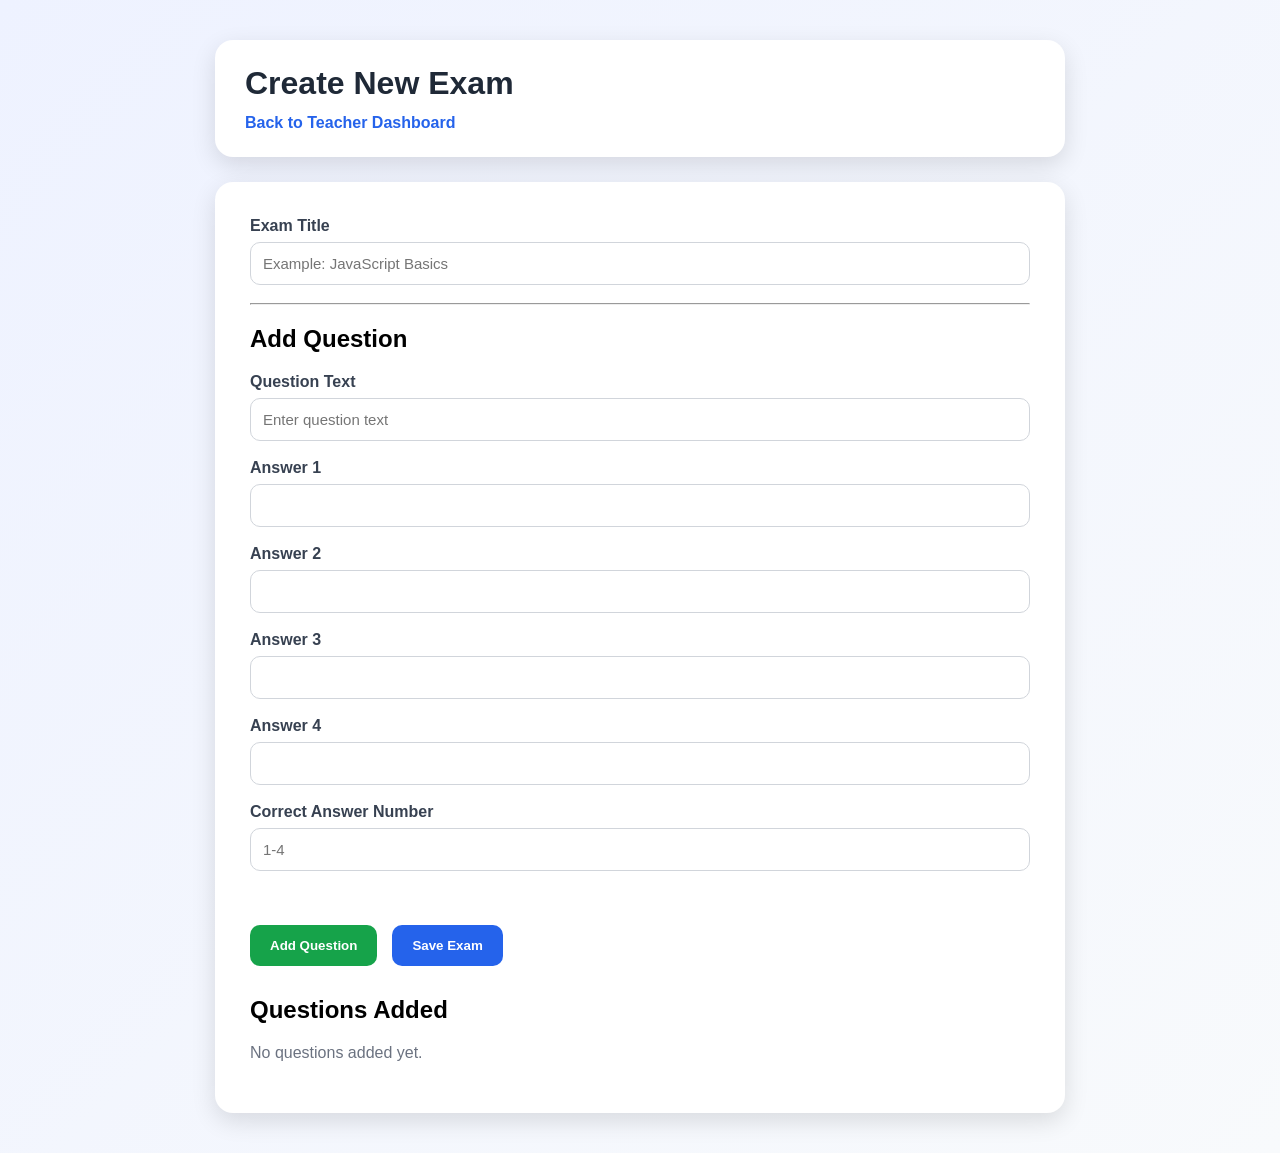
==== createExam.html @ 83e0882c "add teacher exam managment" ====
<!DOCTYPE html>
<html lang="en">

<head>
    <meta charset="UTF-8">
    <meta name="viewport" content="width=device-width, initial-scale=1.0">
    <title>Create Exam</title>

    <link rel="stylesheet" href="css/createExam.css">
</head>

<body>

    <div class="page-container">

        <header class="page-header">
            <h1>Create New Exam</h1>
            <a href="teacher.html" class="back-link">Back to Teacher Dashboard</a>
        </header>

        <main class="exam-card">

            <div class="form-group">
                <label for="exam-title">Exam Title</label>
                <input
                    type="text"
                    id="exam-title"
                    placeholder="Example: JavaScript Basics">
            </div>

            <hr>

            <h2>Add Question</h2>

            <div class="form-group">
                <label for="question-text">Question Text</label>
                <input
                    type="text"
                    id="question-text"
                    placeholder="Enter question text">
            </div>

            <div class="form-group">
                <label for="answer-1">Answer 1</label>
                <input type="text" id="answer-1">
            </div>

            <div class="form-group">
                <label for="answer-2">Answer 2</label>
                <input type="text" id="answer-2">
            </div>

            <div class="form-group">
                <label for="answer-3">Answer 3</label>
                <input type="text" id="answer-3">
            </div>

            <div class="form-group">
                <label for="answer-4">Answer 4</label>
                <input type="text" id="answer-4">
            </div>

            <div class="form-group">
                <label for="correct-answer">Correct Answer Number</label>
                <input
                    type="number"
                    id="correct-answer"
                    min="1"
                    max="4"
                    placeholder="1-4">
            </div>

            <p id="create-exam-message" class="message"></p>

            <div class="buttons-row">
                <button id="add-question-btn" class="action-button secondary">
                    Add Question
                </button>

                <button id="save-exam-btn" class="action-button primary">
                    Save Exam
                </button>
            </div>

            <section class="questions-preview">
                <h2>Questions Added</h2>
                <div id="questions-list">
                    <p class="empty-message">No questions added yet.</p>
                </div>
            </section>

        </main>

    </div>

    <script type="module" src="js/createExam.js"></script>
</body>

</html>
---- css/createExam.css ----
body {
    margin: 0;
    min-height: 100vh;
    font-family: Arial, sans-serif;
    background: linear-gradient(135deg, #eef2ff, #f8fafc);
}

.page-container {
    width: 90%;
    max-width: 850px;
    margin: 0 auto;
    padding: 40px 0;
}

.page-header {
    background-color: white;
    padding: 25px 30px;
    border-radius: 18px;
    box-shadow: 0 8px 25px rgba(0, 0, 0, 0.12);
    margin-bottom: 25px;
}

.page-header h1 {
    margin: 0 0 12px;
    color: #1f2937;
}

.back-link {
    color: #2563eb;
    text-decoration: none;
    font-weight: bold;
}

.exam-card {
    background-color: white;
    padding: 35px;
    border-radius: 18px;
    box-shadow: 0 8px 25px rgba(0, 0, 0, 0.12);
}

.form-group {
    margin-bottom: 18px;
}

.form-group label {
    display: block;
    margin-bottom: 7px;
    color: #374151;
    font-weight: bold;
}

.form-group input {
    width: 100%;
    padding: 12px;
    border: 1px solid #d1d5db;
    border-radius: 10px;
    font-size: 15px;
    box-sizing: border-box;
}

.form-group input:focus {
    outline: none;
    border-color: #2563eb;
}

.buttons-row {
    display: flex;
    gap: 15px;
    flex-wrap: wrap;
}

.action-button {
    border: none;
    color: white;
    padding: 13px 20px;
    border-radius: 10px;
    cursor: pointer;
    font-weight: bold;
}

.primary {
    background-color: #2563eb;
}

.secondary {
    background-color: #16a34a;
}

.message {
    min-height: 20px;
    font-weight: bold;
    text-align: center;
}

.message.success {
    color: #16a34a;
}

.message.error {
    color: #dc2626;
}

.questions-preview {
    margin-top: 30px;
}

.question-preview-card {
    background-color: #f9fafb;
    border: 1px solid #d1d5db;
    border-radius: 12px;
    padding: 15px;
    margin-bottom: 12px;
}

.empty-message {
    color: #6b7280;
}
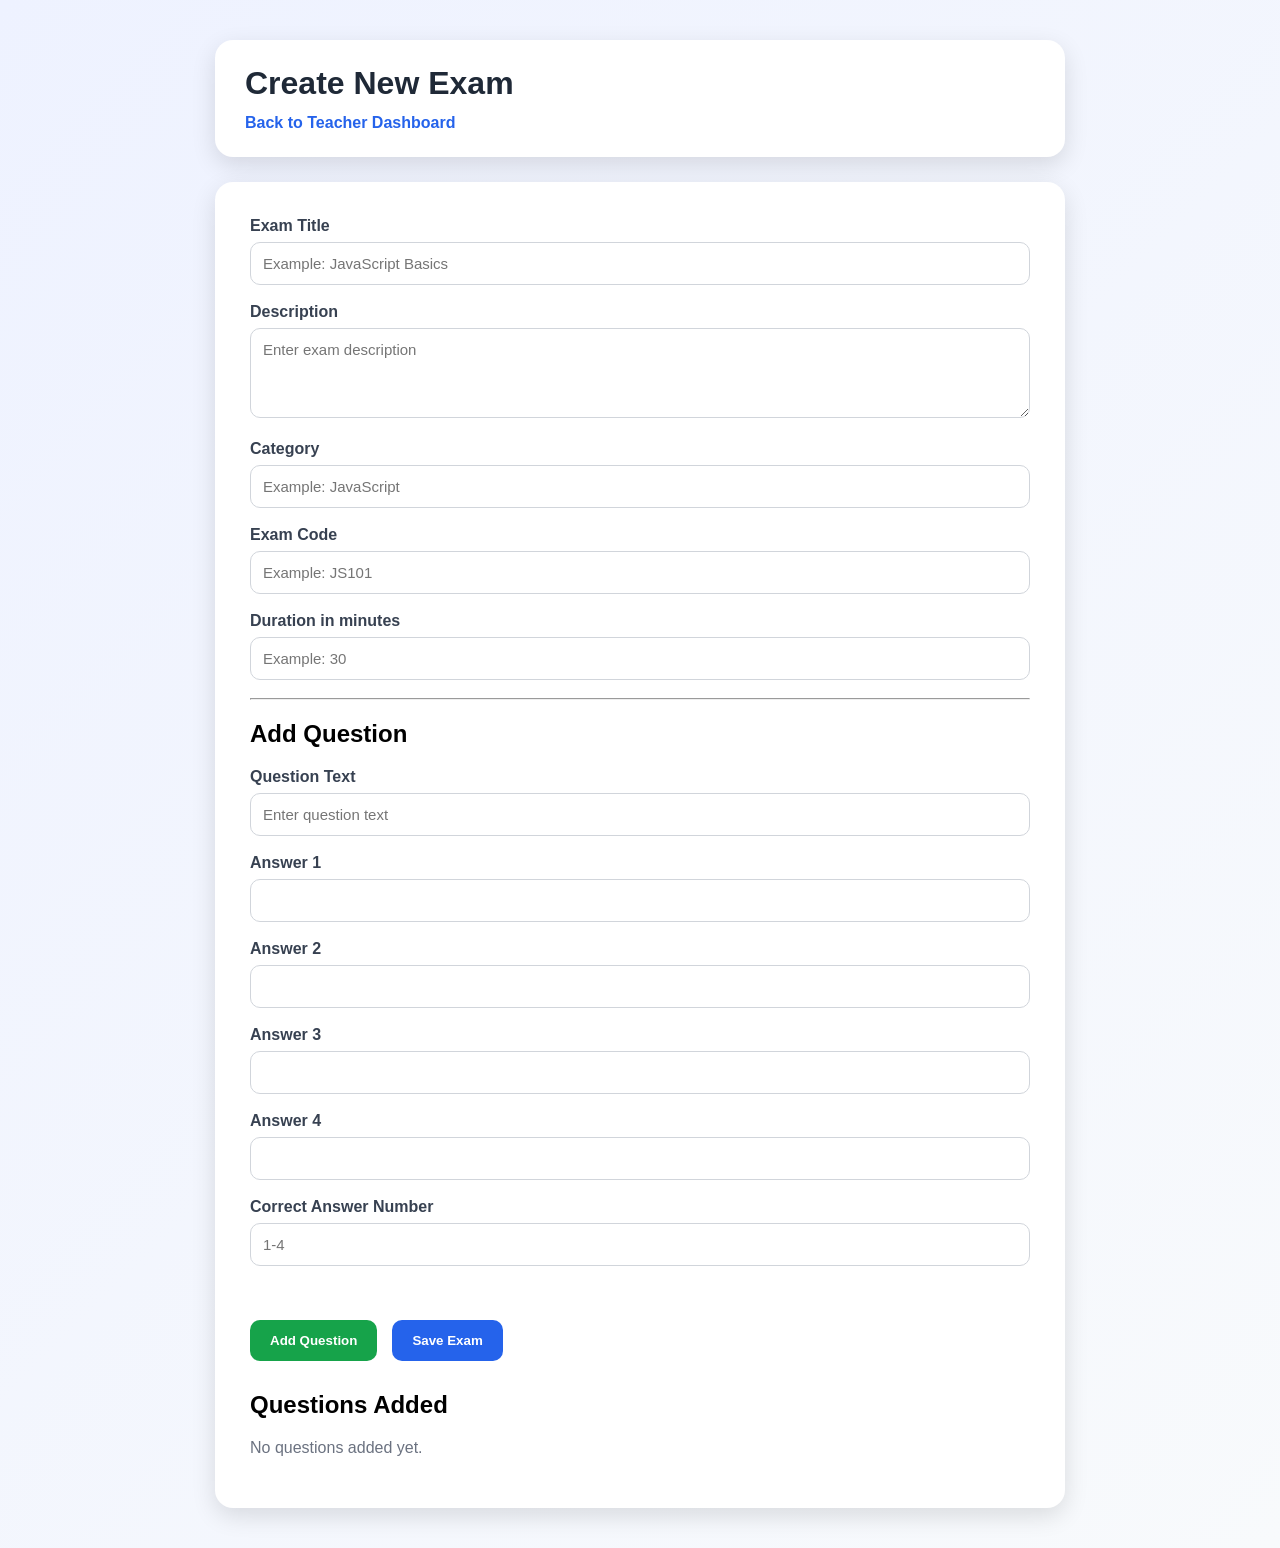
==== commit 84e85a15: "Exam details - createExam" ====
--- a/createExam.html
+++ b/createExam.html
@@ -22,22 +22,34 @@
 
             <div class="form-group">
                 <label for="exam-title">Exam Title</label>
-                <input
-                    type="text"
-                    id="exam-title"
-                    placeholder="Example: JavaScript Basics">
+                <input type="text" id="exam-title" placeholder="Example: JavaScript Basics">
+            </div>
+            <div class="form-group">
+                <label for="exam-description">Description</label>
+                <textarea id="exam-description" placeholder="Enter exam description"></textarea>
             </div>
 
+            <div class="form-group">
+                <label for="exam-category">Category</label>
+                <input type="text" id="exam-category" placeholder="Example: JavaScript">
+            </div>
+
+            <div class="form-group">
+                <label for="exam-code">Exam Code</label>
+                <input type="text" id="exam-code" placeholder="Example: JS101">
+            </div>
+
+            <div class="form-group">
+                <label for="exam-duration">Duration in minutes</label>
+                <input type="number" id="exam-duration" min="1" placeholder="Example: 30">
+            </div>
             <hr>
 
             <h2>Add Question</h2>
 
             <div class="form-group">
                 <label for="question-text">Question Text</label>
-                <input
-                    type="text"
-                    id="question-text"
-                    placeholder="Enter question text">
+                <input type="text" id="question-text" placeholder="Enter question text">
             </div>
 
             <div class="form-group">
@@ -62,12 +74,7 @@
 
             <div class="form-group">
                 <label for="correct-answer">Correct Answer Number</label>
-                <input
-                    type="number"
-                    id="correct-answer"
-                    min="1"
-                    max="4"
-                    placeholder="1-4">
+                <input type="number" id="correct-answer" min="1" max="4" placeholder="1-4">
             </div>
 
             <p id="create-exam-message" class="message"></p>
--- a/css/createExam.css
+++ b/css/createExam.css
@@ -49,7 +49,8 @@
     font-weight: bold;
 }
 
-.form-group input {
+.form-group input,
+.form-group textarea {
     width: 100%;
     padding: 12px;
     border: 1px solid #d1d5db;
@@ -58,9 +59,16 @@
     box-sizing: border-box;
 }
 
-.form-group input:focus {
+.form-group input:focus,
+.form-group textarea:focus {
     outline: none;
     border-color: #2563eb;
+}
+
+.form-group textarea {
+    min-height: 90px;
+    resize: vertical;
+    font-family: Arial, sans-serif;
 }
 
 .buttons-row {
